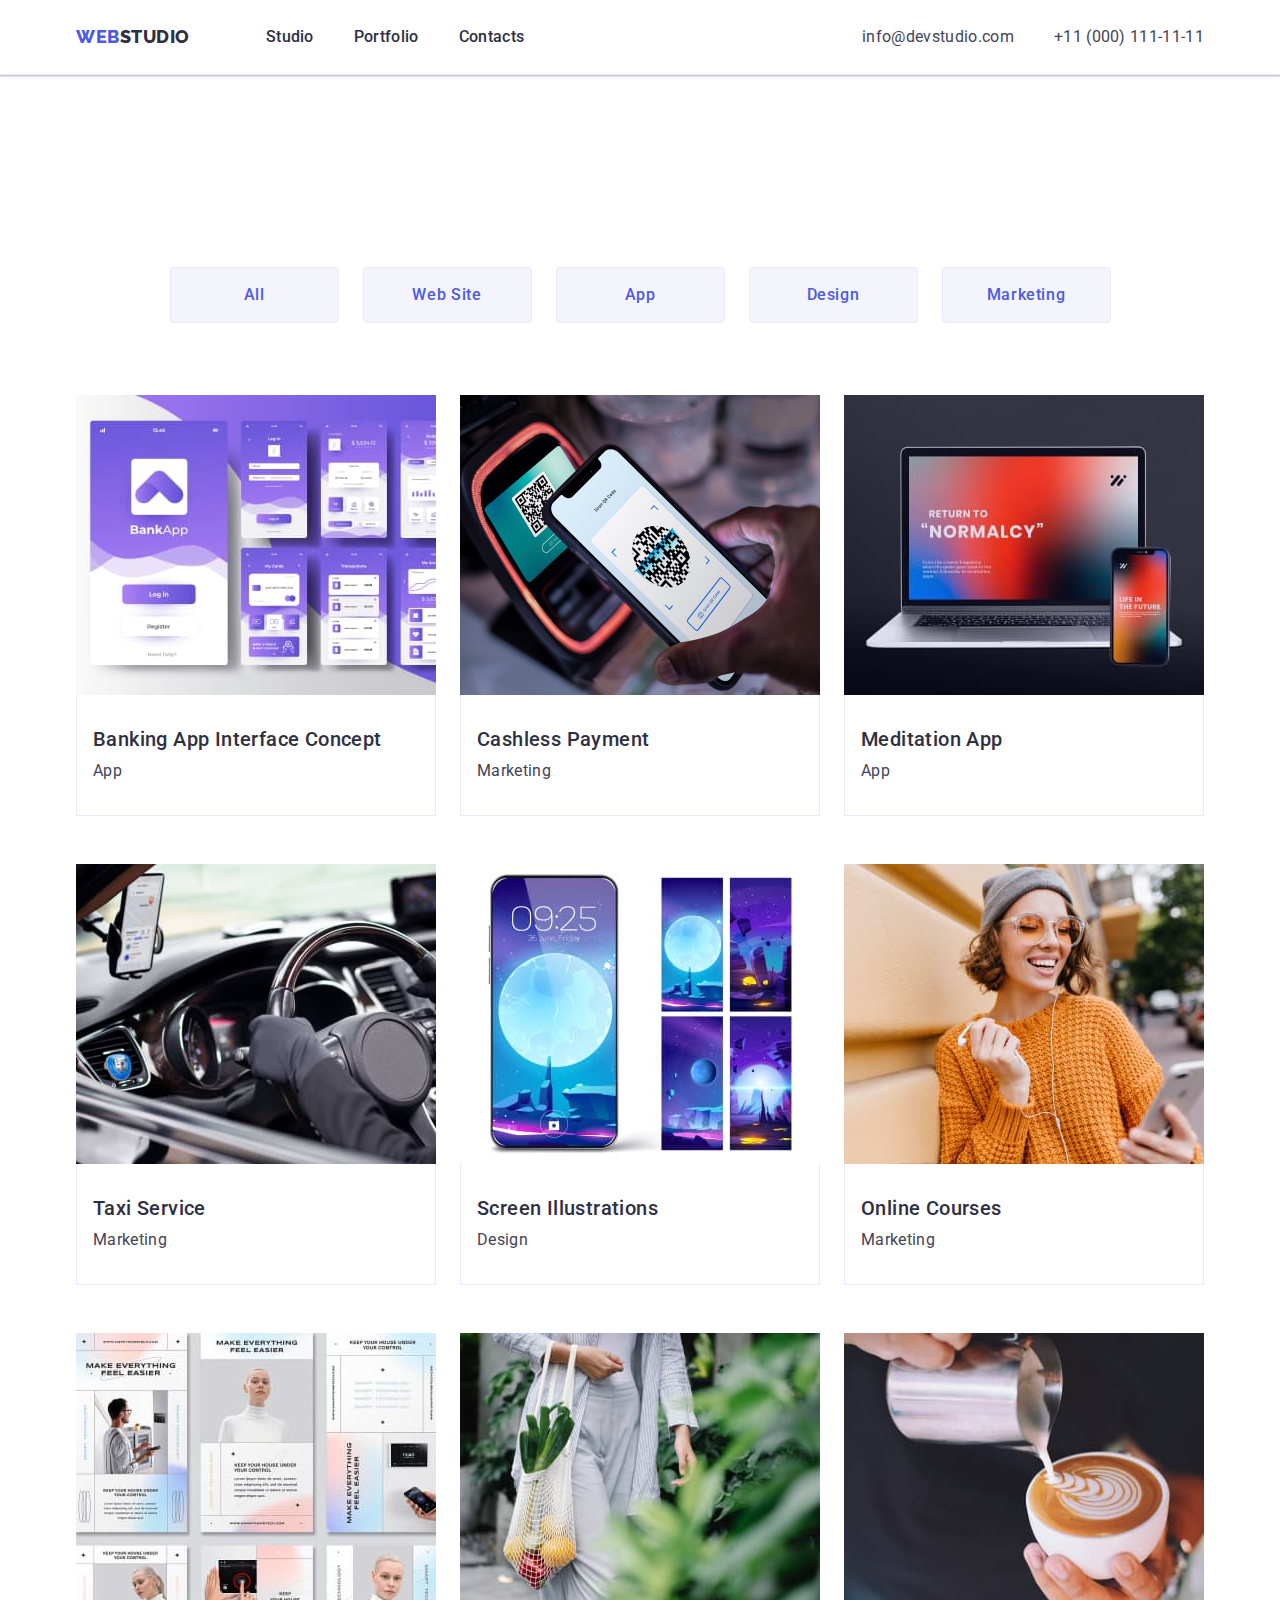
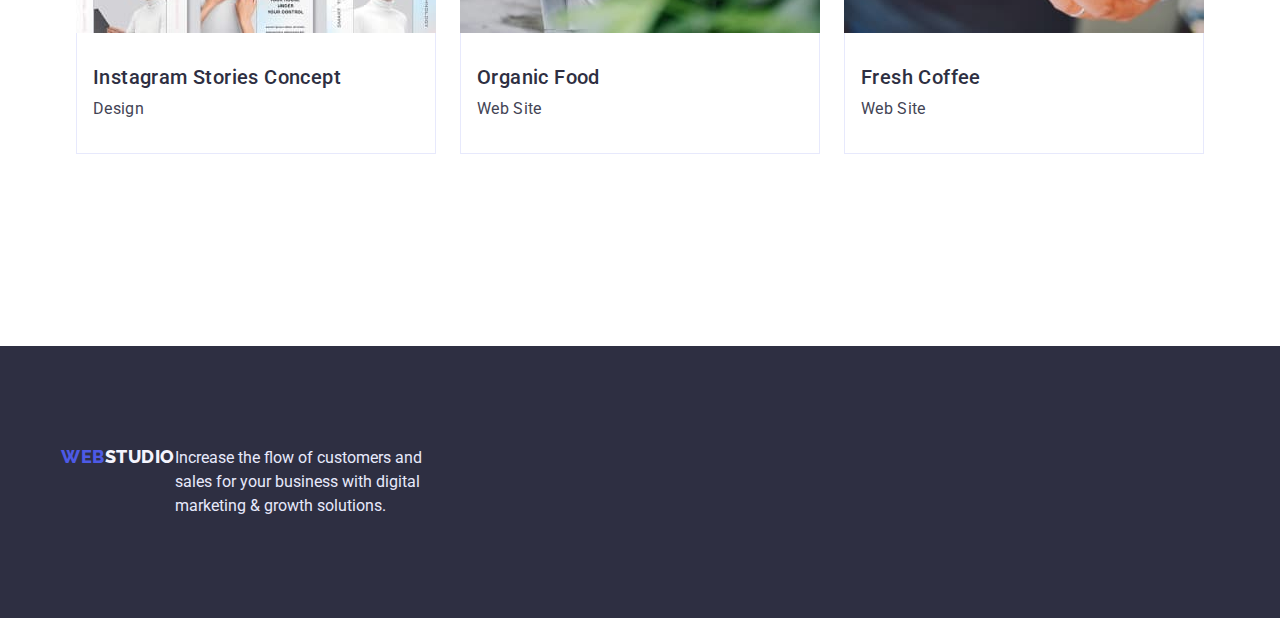
==== portfolio.html @ 7d119f57 "clone 4s homework" ====
<!DOCTYPE html>
<html lang="en">

<head>
    <meta charset="UTF-8">
    <meta http-equiv="X-UA-Compatible" content="IE=edge">
    <meta name="viewport" content="width=device-width, initial-scale=1.0">
    <title>Homework-03</title>
    <link rel="preconnect" href="https://fonts.googleapis.com">
    <link rel="preconnect" href="https://fonts.gstatic.com" crossorigin>
    <link href="https://fonts.googleapis.com/css2?family=Raleway:wght@800&family=Roboto:wght@400;500;700&display=swap"
        rel="stylesheet">
    <link rel="stylesheet"
        href="https://cdnjs.cloudflare.com/ajax/libs/modern-normalize/1.1.0/modern-normalize.min.css">
    <link rel="stylesheet" href="./css/styles.css">
</head>

<body>
    <header class="portfolio-header header-section">
        <div class="flex-block container">
            <nav class="nav-section">
                <a href="./index.html" class="logo-header link">Web<span class="accent-logo-heder">Studio</span></a>
                <ul class="list nav-list">
                    <li><a href="./index.html" class="link-header link">Studio</a></li>
                    <li><a href="./portfolio.html" class="link-header link">Portfolio</a></li>
                    <li><a href="" class="link-header link">Contacts</a></li>
                </ul>
            </nav>
            <address class="address">
                <ul class="list address-list">
                    <li><a href="mailto:info@devstudio.com" class="address-item link">info@devstudio.com</a></li>
                    <li> <a href="tel:+110001111111" class="address-item link">+11 (000) 111-11-11</a></li>
                </ul>
            </address>
        </div>
    </header>
    <main>
        <section class="section-portfolio">
            <div class="container">
                <h1 class="hidden-text">Portfolio page</h1>
                <ul class="list list-nav">
                    <li><button type="button" class="portfolio-nav-btm">All</button></li>
                    <li><button type="button" class="portfolio-nav-btm">Web Site</button></li>
                    <li><button type="button" class="portfolio-nav-btm">App</button></li>
                    <li><button type="button" class="portfolio-nav-btm">Design</button></li>
                    <li><button type="button" class="portfolio-nav-btm">Marketing</button></li>
                </ul>
                <ul class="list gallery-box-card">
                    <!-- 01 -->
                    <li class="gallery-item">
                        <a href="portfolio.html" class="link gallery-link"><img src="./images/banking-app.jpg"
                                alt="Banking App" width="360">
                            <div class="card-box-portfolio">
                                <h2 class="list-title">Banking App Interface Concept</h2>
                                <p class="section-description">App</p>
                            </div>
                        </a>
                    </li>
                    <!-- 02 -->
                    <li class="gallery-item">
                        <a href="portfolio.html" class="link gallery-link"><img src="./images/cashless-ayment.jpg"
                                alt="Cashless Payment" width="360">
                            <div class="card-box-portfolio">
                                <h2 class="list-title">Cashless Payment</h2>
                                <p class="section-description">Marketing</p>
                            </div>
                        </a>
                    </li>
                    <!-- 03 -->
                    <li class="gallery-item">
                        <a href="portfolio.html" class="link gallery-link"><img src="./images/meditaion-app.jpg"
                                alt="Meditaion App" width="360">
                            <div class="card-box-portfolio">
                                <h2 class="list-title">Meditation App</h2>
                                <p class="section-description">App</p>
                            </div>
                        </a>
                    </li>
                    <!-- 04 -->
                    <li class="gallery-item">
                        <a href="portfolio.html" class="link gallery-link"><img src="./images/taxi-service.jpg"
                                alt="Taxi Service" width="360">
                            <div class="card-box-portfolio">
                                <h2 class="list-title">Taxi Service</h2>
                                <p class="section-description">Marketing</p>
                            </div>
                        </a>
                    </li>
                    <!-- 05 -->
                    <li class="gallery-item">
                        <a href="portfolio.html" class="link gallery-link"><img src="./images/screen-illustrations.jpg"
                                alt="Screen Illustrations" width="360">
                            <div class="card-box-portfolio">
                                <h2 class="list-title">Screen Illustrations</h2>
                                <p class="section-description">Design</p>
                            </div>
                        </a>
                    </li>
                    <!-- 06 -->
                    <li class="gallery-item">
                        <a href="portfolio.html" class="link gallery-link"><img src="./images/online-courses.jpg"
                                alt="Online Courses" width="360">
                            <div class="card-box-portfolio">
                                <h2 class="list-title">Online Courses</h2>
                                <p class="section-description">Marketing</p>
                            </div>
                        </a>
                    </li>
                    <!-- 07 -->
                    <li class="gallery-item">
                        <a href="portfolio.html" class="link gallery-link"><img src="./images/instagram-stories.jpg"
                                alt=">Instagram Stories Concept" width="360">
                            <div class="card-box-portfolio">
                                <h2 class="list-title">Instagram Stories Concept</h2>
                                <p class="section-description">Design</p>
                            </div>
                        </a>
                    </li>
                    <!-- 08 -->
                    <li class="gallery-item">
                        <a href="portfolio.html" class="link gallery-link"><img src="./images/organic-food.jpg"
                                alt="Organic Food" width="360">
                            <div class="card-box-portfolio">
                                <h2 class="list-title">Organic Food</h2>
                                <p class="section-description">Web Site</p>
                            </div>
                        </a>
                    </li>
                    <!-- 09 -->
                    <li class="gallery-item">
                        <a href="portfolio.html" class="link gallery-link"><img src="./images/fresh-coffee.jpg"
                                alt="Fresh Coffee" width="360">
                            <div class="card-box-portfolio">
                                <h2 class="list-title">Fresh Coffee</h2>
                                <p class="section-description">Web Site</p>
                            </div>
                        </a>
                    </li>
                </ul>
            </div>
        </section>
        <!-- <section class="section-gallery">
            <div class="gallery-box container">

            </div>
        </section> -->
    </main>
    <footer class="footer-section">
        <div class="footer-box"><a href="./index.html" class="logo-footer link">Web<span
                    class="accent-logo-footer">Studio</span></a>
            <p class="footer-description">Increase the flow of customers and sales for your business with digital
                marketing
                & growth solutions.</p>
        </div>
    </footer>
</body>

</html>
---- css/styles.css ----
:root {
    --primary-text-color: #434455;
    /* --indent: 20px;
    --items: 5; */
}

body {
    font-family: 'Roboto', sans-serif;
    font-weight: 400;
    font-size: 16px;
    color: #434455;
    background-color: #ffffff;
}

.list {
    list-style: none;
}

.link {
    text-decoration: none;
}

.accent-logo-heder {
    color: #2e2f42;
}

.accent-logo-footer {
    color: #F4F4FD;
}

/*========= RESET======= */
.hidden-text {
    display: none;
    max-width: 496px;
}

body {
    margin: 0;
    padding: 0;
    /* display: flex;
    margin: 0 auto; */
}

ul {
    margin: 0;
    padding: 0;
}

h1,
h2,
h3,
h4 {
    margin: 0;
    padding: 0;
}

img {
    display: block;
    /* margin: 0 auto; */
}

p {
    margin: 0;
    padding: 0;
}

/* ========== RESET ========== */

.flex-block {
    display: flex;
}

/* ========= HEADER ========= */

.header-box {
    width: 1158px;
    margin: 0 auto;
    display: flex;
    padding: 25px 0;
}

.header-section {
    padding: 25px 0;
    border-bottom: 1px solid #e7e9fc;
    box-shadow: 0px 2px 1px rgba(46, 47, 66, 0.08), 0px 1px 1px rgba(46, 47, 66, 0.16), 0px 1px 6px rgba(46, 47, 66, 0.08);
}

.nav-section {
    display: flex;
    align-items: center;
}

.logo-header {
    margin-right: 76px;
    font-family: 'Raleway', sans-serif;
    font-weight: 800;
    font-size: 18px;
    line-height: 1.17;
    letter-spacing: 0.03em;
    text-transform: uppercase;
    color: #4D5AE5;
}

.nav-list {
    display: flex;
    gap: 40px;
}

.link-header {
    font-weight: 500;
    font-size: 16px;
    line-height: 1.5;
    letter-spacing: 0.02em;
    color: #2E2F42;
    padding: 24px 0;
}

.link-header:hover,
.link-header:focus {
    color: #404bbf
}

.address-list {
    display: flex;
    gap: 40px;
}

.address {
    margin-left: auto;
    font-style: normal;
    font-weight: 400;
    font-size: 16px;
    line-height: 1.5;
    letter-spacing: 0.02em;
    color: #434455;
}

.address-item {
    color: #434455;
    padding: 24px 0;
}

.address-item:hover,
.address-item:focus {
    color: #404bbf;
}

/* ========== HERO ========== */

.hero-section {
    background-color: #2E2F42;
    background-image: linear-gradient(rgba(46, 47, 66, 0.7), rgba(46, 47, 66, 0.7)), url(../images/bg-hero.jpg);
    background-repeat: no-repeat;
    background-position: center;
    background-size: cover;
    padding: 188px 0;
    max-width: 1440px;
    margin: 0 auto;
}

.hero-block {
    display: block;
    width: 496px;
    margin: 0 auto;
    text-align: center;
}

.hero-title {
    max-width: 496px;
    text-align: center;
    font-weight: 600;
    font-size: 56px;
    text-align: center;
    line-height: 1.07;
    letter-spacing: 0.02em;
    color: #FFFFFF;
    margin: 0 auto 48px;
}

.modal-button {
    display: block;
    font-family: "Roboto", sans-serif;
    font-weight: 500;
    line-height: 1.5;
    letter-spacing: 0.04em;
    cursor: pointer;
    font-size: 16px;
    color: #ffffff;
    background-color: #4D5AE5;
    border-radius: 4px;
    box-shadow: 0px 4px 4px rgba(0, 0, 0, 0.15);
    margin: 0 auto;
    min-width: 169px;
    height: 56px;
}

.modal-button:hover,
.modal-button:focus {
    background-color: #404BBF
}

/* ========== HERO ========== */

/* ========== POSSIBILITIES ========== */
.possibilities-section {
    margin: 0 auto;
    width: 1158px;
    padding: 120px 0;
}

.possibilities-list {
    display: flex;
    flex-basis: calc((100% - 3 * 24px) / 4);
    gap: 24px;
}

.bg-rectangle {
    display: flex;
    justify-content: center;
    align-items: center;
    width: 264px;
    height: 112px;
    background: #F4F4FD;
    border-radius: 4px;
    margin-bottom: 8px;
}

.possibilities-item {
    width: 264px;
}

.possibilities-item h3 {
    margin-bottom: 8px;
}

.list-title {
    font-weight: 500;
    font-size: 20px;
    line-height: 1.2;
    letter-spacing: 0.02em;
    color: #2E2F42;
    margin-bottom: 8px;
}

.section-description {
    line-height: 1.5;
    letter-spacing: 0.02em;
    color: var(--primary-text-color);
}

/* ===== SECTION BOTTOM ======= */
.we-are {
    display: flex;
    justify-content: center;
    gap: 24px;
}

.section-bottom-item {
    flex-basis: calc((100% - 48px) / 3);
}

.section-bottom.container {
    padding-bottom: 120px;
    margin: 0 auto;
    width: 1158px;
}

.section-bottom-item {
    background-color: #FFFFFF;
}

.section-bottom-description {
    font-weight: 500;
    line-height: 1.2;
    letter-spacing: 0.02em;
}

.section-title {
    text-align: center;
    text-transform: capitalize;
    font-weight: 700;
    font-size: 36px;
    line-height: 1.11;
    letter-spacing: 0.02em;
    color: #2E2F42;
    margin-bottom: 72px;
}

/* ===== TEAM SECTION ====== */
.team-section {
    background-color: #F4F4FD;
    padding: 120px 0;
}

.team-box {
    width: 1158px;
    margin: 0 auto;
}

.team-cards {
    display: flex;
    justify-content: space-between;
    flex-wrap: wrap;
    gap: 24px;
}

.card-box {
    padding: 32px 0;
    justify-content: center;
}

.team-list {
    background-color: #FFFFFF;
    text-align: center;
    box-shadow: 0px 1px 6px rgba(46, 47, 66, 0.08), 0px 1px 1px rgba(46, 47, 66, 0.16), 0px 2px 1px rgba(46, 47, 66, 0.08);
    border-radius: 0px 0px 4px 4px;
    flex-basis: calc((100% - 3 * 24px) / 4);
}

.list-description {
    font-size: 16px;
    line-height: 1.5;
    letter-spacing: 0.02em;
    margin-bottom: 8px;
}

.team-social {
    display: flex;
    justify-content: center;
    background-color: #4d5ae5;
    border-radius: 50%;
    align-items: center;
    width: 100%;
    height: 100%;
}

.team-social:hover,
.team-social:focus {
    background-color: #404bbf;
}

.team-social-icons {
    border-radius: 50%;
    width: 100%;
    height: 100%;
    fill: #f4f4fd;
}

.team-social-list {
    display: flex;
    justify-content: center;
    gap: 24px;
    margin: 0 auto;
}

.team-social-items {
    display: flex;
    justify-content: center;
    width: 40px;
    height: 40px
}

/* ======== CUSTOMERS ======= */
.customers-section {
    padding: 120px 0;
}

.customers-title {
    font-family: 'Roboto';
    font-style: normal;
    font-weight: 700;
    font-size: 36px;
    line-height: 1.1;
    text-align: center;
    letter-spacing: 0.02em;
    text-transform: capitalize;
    color: #2E2F42;
    margin-bottom: 72px;
}

.customers-list {
    display: flex;
    box-sizing: border-box;
    justify-content: center;
    align-items: center;
    gap: 24px;
}

.customers-item {
    display: flex;
    justify-content: center;
    align-items: center;
    width: calc((100% - 120px) / 6);
    height: 88px;
    border-radius: 4px;

}

.customers-logo {
    fill: #998e92;
    border-radius: 50%;
    fill: currentColor;
}

.customers-logo-link {
    display: flex;
    justify-content: center;
    align-items: center;
    border: 1px solid #8e8f99;
    border-radius: 4px;
    color: #8e8f99;
    width: 100%;
    height: 100%;
}

.customers-logo-link:hover,
.customers-logo-link:focus {
    border-color: #404bbf;
    color: #404bbf;
}

/* ========= FOOTER ========= */
.footer-section {

    background: #2E2F42;
    padding: 100px 0;
}

.footer-box {
    display: flex;
    align-items: baseline;
    margin: 0 auto;
    width: 1158px;
}

.footer-left-box {
    margin-right: 120px;
}

.footer-title-social {
    font-family: 'Roboto';
    font-style: normal;
    font-weight: 500;
    font-size: 16px;
    line-height: 1.5;
    letter-spacing: 0.02em;
    color: #FFFFFF;
    margin-bottom: 16px;
}

.footer-description {
    font-size: 16px;
    line-height: 1.5;
    color: #E7E9FC;
    width: 264px;
}

.logo-footer {
    display: inline-block;
    font-family: 'Raleway', sans-serif;
    font-weight: 800;
    text-transform: uppercase;
    font-size: 18px;
    line-height: 1.17;
    letter-spacing: 0.03em;
    color: #4d5ae5;
    margin-bottom: 16px;
}

.footer-social-list {
    display: flex;
    gap: 16px;
}

.footer-social-link {
    display: flex;
    justify-content: center;
    align-items: center;
    width: 100%;
    height: 100%;
    border-radius: 50%;
    background-color: #4d5ae5;
}

.footer-social-link:hover,
.footer-social-link:focus {
    background-color: #31d0aa;
}

.footer-social-icons {
    fill: #f4f4fd;
}

.footer-social-item {
    width: 40px;
    height: 40px;
}


/* ====== PORTFOLIO PAGE ===== */

.section-portfolio {
    padding: 96px 0 120px;
    margin: 0 auto;
}


.container {
    width: 1158px;
    margin: 0 auto;
    padding: 0 15px;

}

.portfolio-header {
    border-bottom: 1px solid #e7e9fc;
    margin-bottom: 96px;
    padding: 25px 0;
}

.portfolio-nav-btm {
    cursor: pointer;
    font-family: "Roboto", sans-serif;
    font-weight: 500;
    font-size: 16px;
    line-height: 1.5;
    letter-spacing: 0.04em;
    background-color: #F4F4FD;
    color: #4D5AE5;
    background: #F4F4FD;
    border: 1px solid #E7E9FC;
    border-radius: 4px;
    padding: 12px 24px;
    min-width: 169px;
    height: 56px;
}

.portfolio-nav-btm:hover,
.portfolio-nav-btm:focus {
    background-color: #404BBF;
    color: #FFFFFF;
    border: 1px solid transparent;
    box-shadow: 0px 3px 1px rgba(0, 0, 0, 0.1), 0px 2px 1px rgba(0, 0, 0, 0.08), 0px 2px 2px rgba(0, 0, 0, 0.12);
}

.list-nav {
    display: flex;
    justify-content: center;
    margin-bottom: 72px;

}

.list-nav li:not(:last-child) {
    margin-right: 24px;
}

button {
    display: block;
    border: none;
    min-width: 169px;
    height: 56px
}

/* ===== GALLERY ======== */
.gallery-link {
    display: block;
}

.gallery-link:hover,
.gallery-link:focus {
    box-shadow: 0px 1px 6px rgba(46, 47, 66, 0.08), 0px 1px 1px rgba(46, 47, 66, 0.16), 0px 2px 1px rgba(46, 47, 66, 0.08);
}

.section-gallery {
    padding: 120px 0;
}

.gallery-box {
    margin: 0 auto;
    width: 1158px;
}

.gallery-box-card {
    display: flex;
    flex-wrap: wrap;
    justify-content: space-between;
    column-gap: 24px;
    row-gap: 48px;
    margin: 0 auto;
    margin-bottom: 72px;

}

.gallery-item {
    width: calc((100% - 48px) / 3);
}

.card-box-portfolio {
    padding: 32px 16px;
    border: 1px solid #E7E9FC;
    border-top: none;
}

.card-box-portfolio h2 {
    margin-bottom: 8px;
}
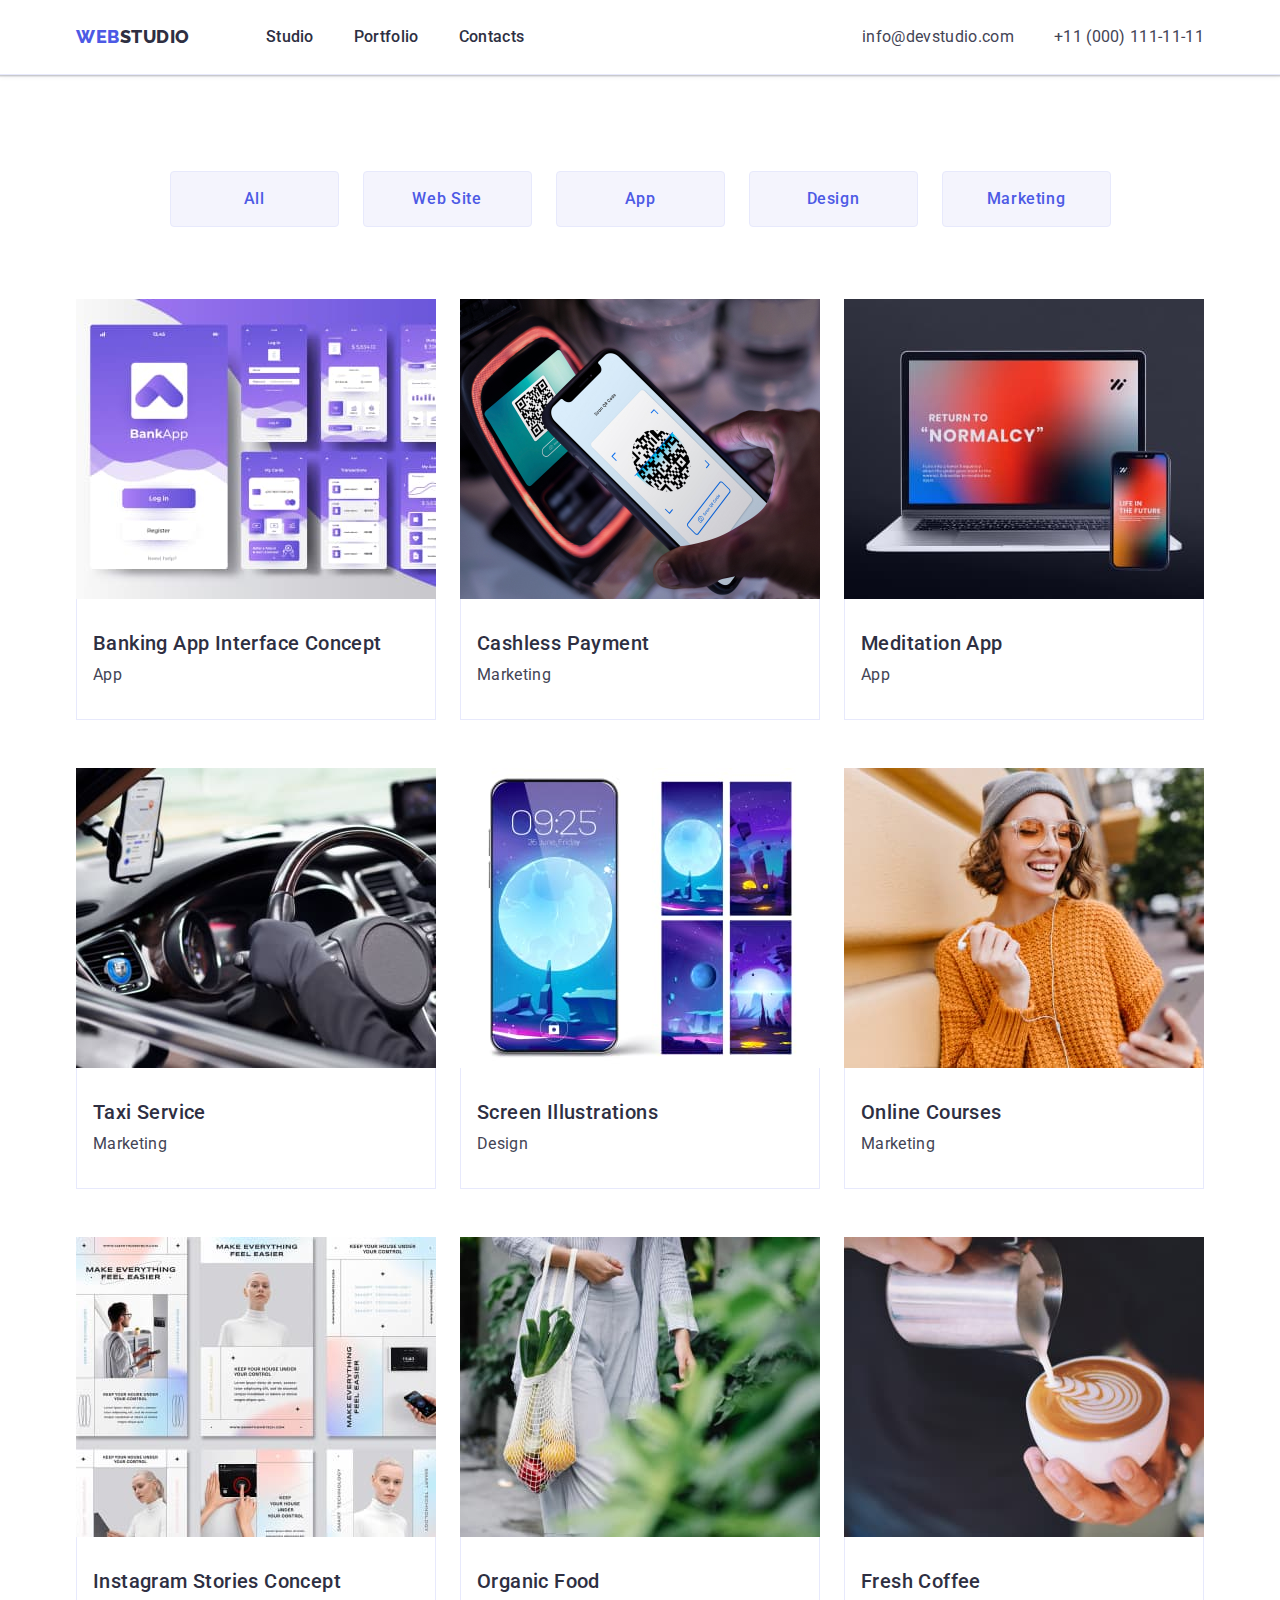
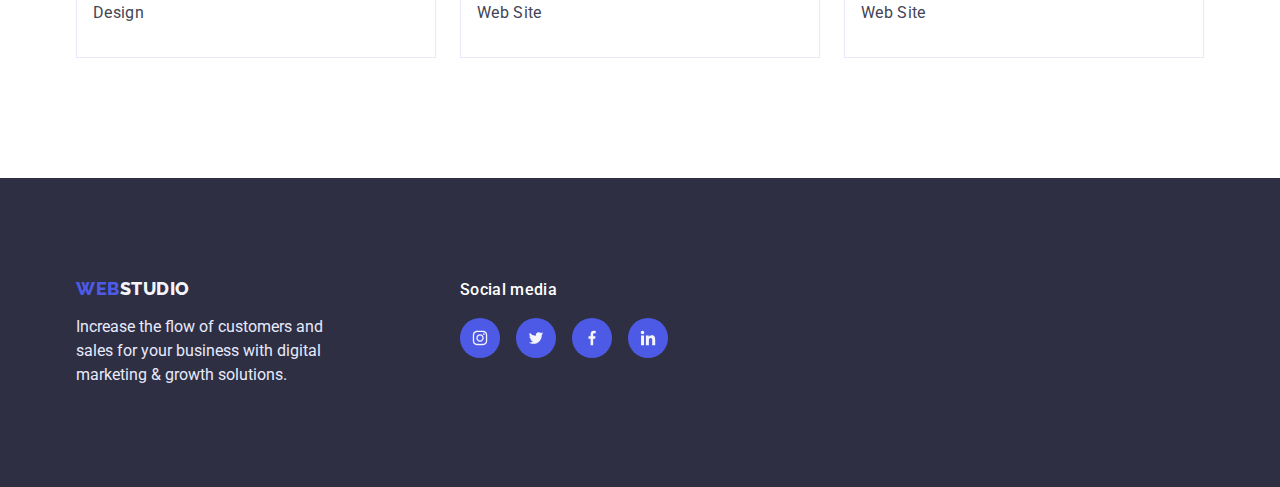
==== commit eaca7372: "befor starting home work-05" ====
--- a/portfolio.html
+++ b/portfolio.html
@@ -5,7 +5,7 @@
     <meta charset="UTF-8">
     <meta http-equiv="X-UA-Compatible" content="IE=edge">
     <meta name="viewport" content="width=device-width, initial-scale=1.0">
-    <title>Homework-03</title>
+    <title>05-HW</title>
     <link rel="preconnect" href="https://fonts.googleapis.com">
     <link rel="preconnect" href="https://fonts.gstatic.com" crossorigin>
     <link href="https://fonts.googleapis.com/css2?family=Raleway:wght@800&family=Roboto:wght@400;500;700&display=swap"
@@ -13,146 +13,185 @@
     <link rel="stylesheet"
         href="https://cdnjs.cloudflare.com/ajax/libs/modern-normalize/1.1.0/modern-normalize.min.css">
     <link rel="stylesheet" href="./css/styles.css">
+    <link rel="icon" href="./images/favicon.svg">
 </head>
 
 <body>
-    <header class="portfolio-header header-section">
-        <div class="flex-block container">
-            <nav class="nav-section">
-                <a href="./index.html" class="logo-header link">Web<span class="accent-logo-heder">Studio</span></a>
-                <ul class="list nav-list">
-                    <li><a href="./index.html" class="link-header link">Studio</a></li>
-                    <li><a href="./portfolio.html" class="link-header link">Portfolio</a></li>
-                    <li><a href="" class="link-header link">Contacts</a></li>
-                </ul>
-            </nav>
-            <address class="address">
-                <ul class="list address-list">
-                    <li><a href="mailto:info@devstudio.com" class="address-item link">info@devstudio.com</a></li>
-                    <li> <a href="tel:+110001111111" class="address-item link">+11 (000) 111-11-11</a></li>
-                </ul>
-            </address>
-        </div>
-    </header>
-    <main>
-        <section class="section-portfolio">
-            <div class="container">
-                <h1 class="hidden-text">Portfolio page</h1>
-                <ul class="list list-nav">
-                    <li><button type="button" class="portfolio-nav-btm">All</button></li>
-                    <li><button type="button" class="portfolio-nav-btm">Web Site</button></li>
-                    <li><button type="button" class="portfolio-nav-btm">App</button></li>
-                    <li><button type="button" class="portfolio-nav-btm">Design</button></li>
-                    <li><button type="button" class="portfolio-nav-btm">Marketing</button></li>
-                </ul>
-                <ul class="list gallery-box-card">
-                    <!-- 01 -->
-                    <li class="gallery-item">
-                        <a href="portfolio.html" class="link gallery-link"><img src="./images/banking-app.jpg"
-                                alt="Banking App" width="360">
-                            <div class="card-box-portfolio">
-                                <h2 class="list-title">Banking App Interface Concept</h2>
-                                <p class="section-description">App</p>
-                            </div>
-                        </a>
-                    </li>
-                    <!-- 02 -->
-                    <li class="gallery-item">
-                        <a href="portfolio.html" class="link gallery-link"><img src="./images/cashless-ayment.jpg"
-                                alt="Cashless Payment" width="360">
-                            <div class="card-box-portfolio">
-                                <h2 class="list-title">Cashless Payment</h2>
-                                <p class="section-description">Marketing</p>
-                            </div>
-                        </a>
-                    </li>
-                    <!-- 03 -->
-                    <li class="gallery-item">
-                        <a href="portfolio.html" class="link gallery-link"><img src="./images/meditaion-app.jpg"
-                                alt="Meditaion App" width="360">
-                            <div class="card-box-portfolio">
-                                <h2 class="list-title">Meditation App</h2>
-                                <p class="section-description">App</p>
-                            </div>
-                        </a>
-                    </li>
-                    <!-- 04 -->
-                    <li class="gallery-item">
-                        <a href="portfolio.html" class="link gallery-link"><img src="./images/taxi-service.jpg"
-                                alt="Taxi Service" width="360">
-                            <div class="card-box-portfolio">
-                                <h2 class="list-title">Taxi Service</h2>
-                                <p class="section-description">Marketing</p>
-                            </div>
-                        </a>
-                    </li>
-                    <!-- 05 -->
-                    <li class="gallery-item">
-                        <a href="portfolio.html" class="link gallery-link"><img src="./images/screen-illustrations.jpg"
-                                alt="Screen Illustrations" width="360">
-                            <div class="card-box-portfolio">
-                                <h2 class="list-title">Screen Illustrations</h2>
-                                <p class="section-description">Design</p>
-                            </div>
-                        </a>
-                    </li>
-                    <!-- 06 -->
-                    <li class="gallery-item">
-                        <a href="portfolio.html" class="link gallery-link"><img src="./images/online-courses.jpg"
-                                alt="Online Courses" width="360">
-                            <div class="card-box-portfolio">
-                                <h2 class="list-title">Online Courses</h2>
-                                <p class="section-description">Marketing</p>
-                            </div>
-                        </a>
-                    </li>
-                    <!-- 07 -->
-                    <li class="gallery-item">
-                        <a href="portfolio.html" class="link gallery-link"><img src="./images/instagram-stories.jpg"
-                                alt=">Instagram Stories Concept" width="360">
-                            <div class="card-box-portfolio">
-                                <h2 class="list-title">Instagram Stories Concept</h2>
-                                <p class="section-description">Design</p>
-                            </div>
-                        </a>
-                    </li>
-                    <!-- 08 -->
-                    <li class="gallery-item">
-                        <a href="portfolio.html" class="link gallery-link"><img src="./images/organic-food.jpg"
-                                alt="Organic Food" width="360">
-                            <div class="card-box-portfolio">
-                                <h2 class="list-title">Organic Food</h2>
-                                <p class="section-description">Web Site</p>
-                            </div>
-                        </a>
-                    </li>
-                    <!-- 09 -->
-                    <li class="gallery-item">
-                        <a href="portfolio.html" class="link gallery-link"><img src="./images/fresh-coffee.jpg"
-                                alt="Fresh Coffee" width="360">
-                            <div class="card-box-portfolio">
-                                <h2 class="list-title">Fresh Coffee</h2>
-                                <p class="section-description">Web Site</p>
-                            </div>
-                        </a>
-                    </li>
-                </ul>
+    <div>
+        <!-- HEADER -->
+        <header class="portfolio-header header-section">
+            <div class="flex-block container">
+                <nav class="nav-section">
+                    <a href="./index.html" class="logo-header link">Web<span class="accent-logo-heder">Studio</span></a>
+                    <ul class="list nav-list">
+                        <li><a href="./index.html" class="link-header link">Studio</a></li>
+                        <li><a href="./portfolio.html" class="link-header link">Portfolio</a></li>
+                        <li><a href="" class="link-header link">Contacts</a></li>
+                    </ul>
+                </nav>
+                <address class="address">
+                    <ul class="list address-list">
+                        <li><a href="mailto:info@devstudio.com" class="address-item link">info@devstudio.com</a></li>
+                        <li> <a href="tel:+110001111111" class="address-item link">+11 (000) 111-11-11</a></li>
+                    </ul>
+                </address>
             </div>
-        </section>
-        <!-- <section class="section-gallery">
-            <div class="gallery-box container">
-
+        </header>
+        <!-- MAIN -->
+        <main>
+            <section class="section-portfolio">
+                <div class="container">
+                    <h1 class="hidden-text">Portfolio page</h1>
+                    <!-- NAV-MENU -->
+                    <ul class="list list-nav">
+                        <li><button type="button" class="portfolio-nav-btm">All</button></li>
+                        <li><button type="button" class="portfolio-nav-btm">Web Site</button></li>
+                        <li><button type="button" class="portfolio-nav-btm">App</button></li>
+                        <li><button type="button" class="portfolio-nav-btm">Design</button></li>
+                        <li><button type="button" class="portfolio-nav-btm">Marketing</button></li>
+                    </ul>
+                    <!-- GALLERY-LIST -->
+                    <ul class="list gallery-box-card">
+                        <!-- 01 -->
+                        <li class="gallery-item">
+                            <a href="portfolio.html" class="link gallery-link"><img src="./images/banking-app.jpg"
+                                    alt="Banking App" width="360">
+                                <div class="card-box-portfolio">
+                                    <h2 class="list-title">Banking App Interface Concept</h2>
+                                    <p class="section-description">App</p>
+                                </div>
+                            </a>
+                        </li>
+                        <!-- 02 -->
+                        <li class="gallery-item">
+                            <a href="portfolio.html" class="link gallery-link"><img src="./images/cashless-ayment.jpg"
+                                    alt="Cashless Payment" width="360">
+                                <div class="card-box-portfolio">
+                                    <h2 class="list-title">Cashless Payment</h2>
+                                    <p class="section-description">Marketing</p>
+                                </div>
+                            </a>
+                        </li>
+                        <!-- 03 -->
+                        <li class="gallery-item">
+                            <a href="portfolio.html" class="link gallery-link"><img src="./images/meditaion-app.jpg"
+                                    alt="Meditaion App" width="360">
+                                <div class="card-box-portfolio">
+                                    <h2 class="list-title">Meditation App</h2>
+                                    <p class="section-description">App</p>
+                                </div>
+                            </a>
+                        </li>
+                        <!-- 04 -->
+                        <li class="gallery-item">
+                            <a href="portfolio.html" class="link gallery-link"><img src="./images/taxi-service.jpg"
+                                    alt="Taxi Service" width="360">
+                                <div class="card-box-portfolio">
+                                    <h2 class="list-title">Taxi Service</h2>
+                                    <p class="section-description">Marketing</p>
+                                </div>
+                            </a>
+                        </li>
+                        <!-- 05 -->
+                        <li class="gallery-item">
+                            <a href="portfolio.html" class="link gallery-link"><img
+                                    src="./images/screen-illustrations.jpg" alt="Screen Illustrations" width="360">
+                                <div class="card-box-portfolio">
+                                    <h2 class="list-title">Screen Illustrations</h2>
+                                    <p class="section-description">Design</p>
+                                </div>
+                            </a>
+                        </li>
+                        <!-- 06 -->
+                        <li class="gallery-item">
+                            <a href="portfolio.html" class="link gallery-link"><img src="./images/online-courses.jpg"
+                                    alt="Online Courses" width="360">
+                                <div class="card-box-portfolio">
+                                    <h2 class="list-title">Online Courses</h2>
+                                    <p class="section-description">Marketing</p>
+                                </div>
+                            </a>
+                        </li>
+                        <!-- 07 -->
+                        <li class="gallery-item">
+                            <a href="portfolio.html" class="link gallery-link"><img src="./images/instagram-stories.jpg"
+                                    alt=">Instagram Stories Concept" width="360">
+                                <div class="card-box-portfolio">
+                                    <h2 class="list-title">Instagram Stories Concept</h2>
+                                    <p class="section-description">Design</p>
+                                </div>
+                            </a>
+                        </li>
+                        <!-- 08 -->
+                        <li class="gallery-item">
+                            <a href="portfolio.html" class="link gallery-link"><img src="./images/organic-food.jpg"
+                                    alt="Organic Food" width="360">
+                                <div class="card-box-portfolio">
+                                    <h2 class="list-title">Organic Food</h2>
+                                    <p class="section-description">Web Site</p>
+                                </div>
+                            </a>
+                        </li>
+                        <!-- 09 -->
+                        <li class="gallery-item">
+                            <a href="portfolio.html" class="link gallery-link"><img src="./images/fresh-coffee.jpg"
+                                    alt="Fresh Coffee" width="360">
+                                <div class="card-box-portfolio">
+                                    <h2 class="list-title">Fresh Coffee</h2>
+                                    <p class="section-description">Web Site</p>
+                                </div>
+                            </a>
+                        </li>
+                    </ul>
+                </div>
+            </section>
+        </main>
+        <!-- FOOTER -->
+        <footer class="footer-section">
+            <div class="footer-box container">
+                <div class="footer-left-box"><a href="./index.html" class="logo-footer link">Web<span
+                            class="accent-logo-footer">Studio</span></a>
+                    <p class="footer-description">Increase the flow of customers and sales for your business with
+                        digital
+                        marketing
+                        & growth solutions.</p>
+                </div>
+                <div>
+                    <p class="footer-title-social">Social media</p>
+                    <ul class="list footer-social-list">
+                        <li class="footer-social-item">
+                            <a href="" class="footer-social-link">
+                                <svg class="footer-social-icons" width="24" height="24">
+                                    <use href="./images/icons.svg#instagram-footer"></use>
+                                </svg>
+                            </a>
+                        </li>
+                        <li class="footer-social-item"><a href="" class="footer-social-link">
+                                <svg class="footer-social-icons" width="24" height="24">
+                                    <use href="./images/icons.svg#twitter-footer"></use>
+                                </svg>
+                            </a>
+                        </li>
+                        <li class="footer-social-item">
+                            <a href="" class="footer-social-link">
+                                <svg class="footer-social-icons" width="24" height="24">
+                                    <use href="./images/icons.svg#facebook-footer"></use>
+                                </svg>
+                            </a>
+                        </li>
+                        <li class="footer-social-item">
+                            <a href="" class="footer-social-link">
+                                <svg class="footer-social-icons" width="24" height="24">
+                                    <use href="./images/icons.svg#linkedin-footer"></use>
+                                </svg>
+                            </a>
+                        </li>
+                    </ul>
+                </div>
             </div>
-        </section> -->
-    </main>
-    <footer class="footer-section">
-        <div class="footer-box"><a href="./index.html" class="logo-footer link">Web<span
-                    class="accent-logo-footer">Studio</span></a>
-            <p class="footer-description">Increase the flow of customers and sales for your business with digital
-                marketing
-                & growth solutions.</p>
-        </div>
-    </footer>
+        </footer>
+    </div>
+    <script src="./js/modal.js"></script>
 </body>
 
 </html>--- a/css/styles.css
+++ b/css/styles.css
@@ -514,7 +514,6 @@
 
 .portfolio-header {
     border-bottom: 1px solid #e7e9fc;
-    margin-bottom: 96px;
     padding: 25px 0;
 }
 
@@ -587,7 +586,7 @@
     column-gap: 24px;
     row-gap: 48px;
     margin: 0 auto;
-    margin-bottom: 72px;
+
 
 }
 
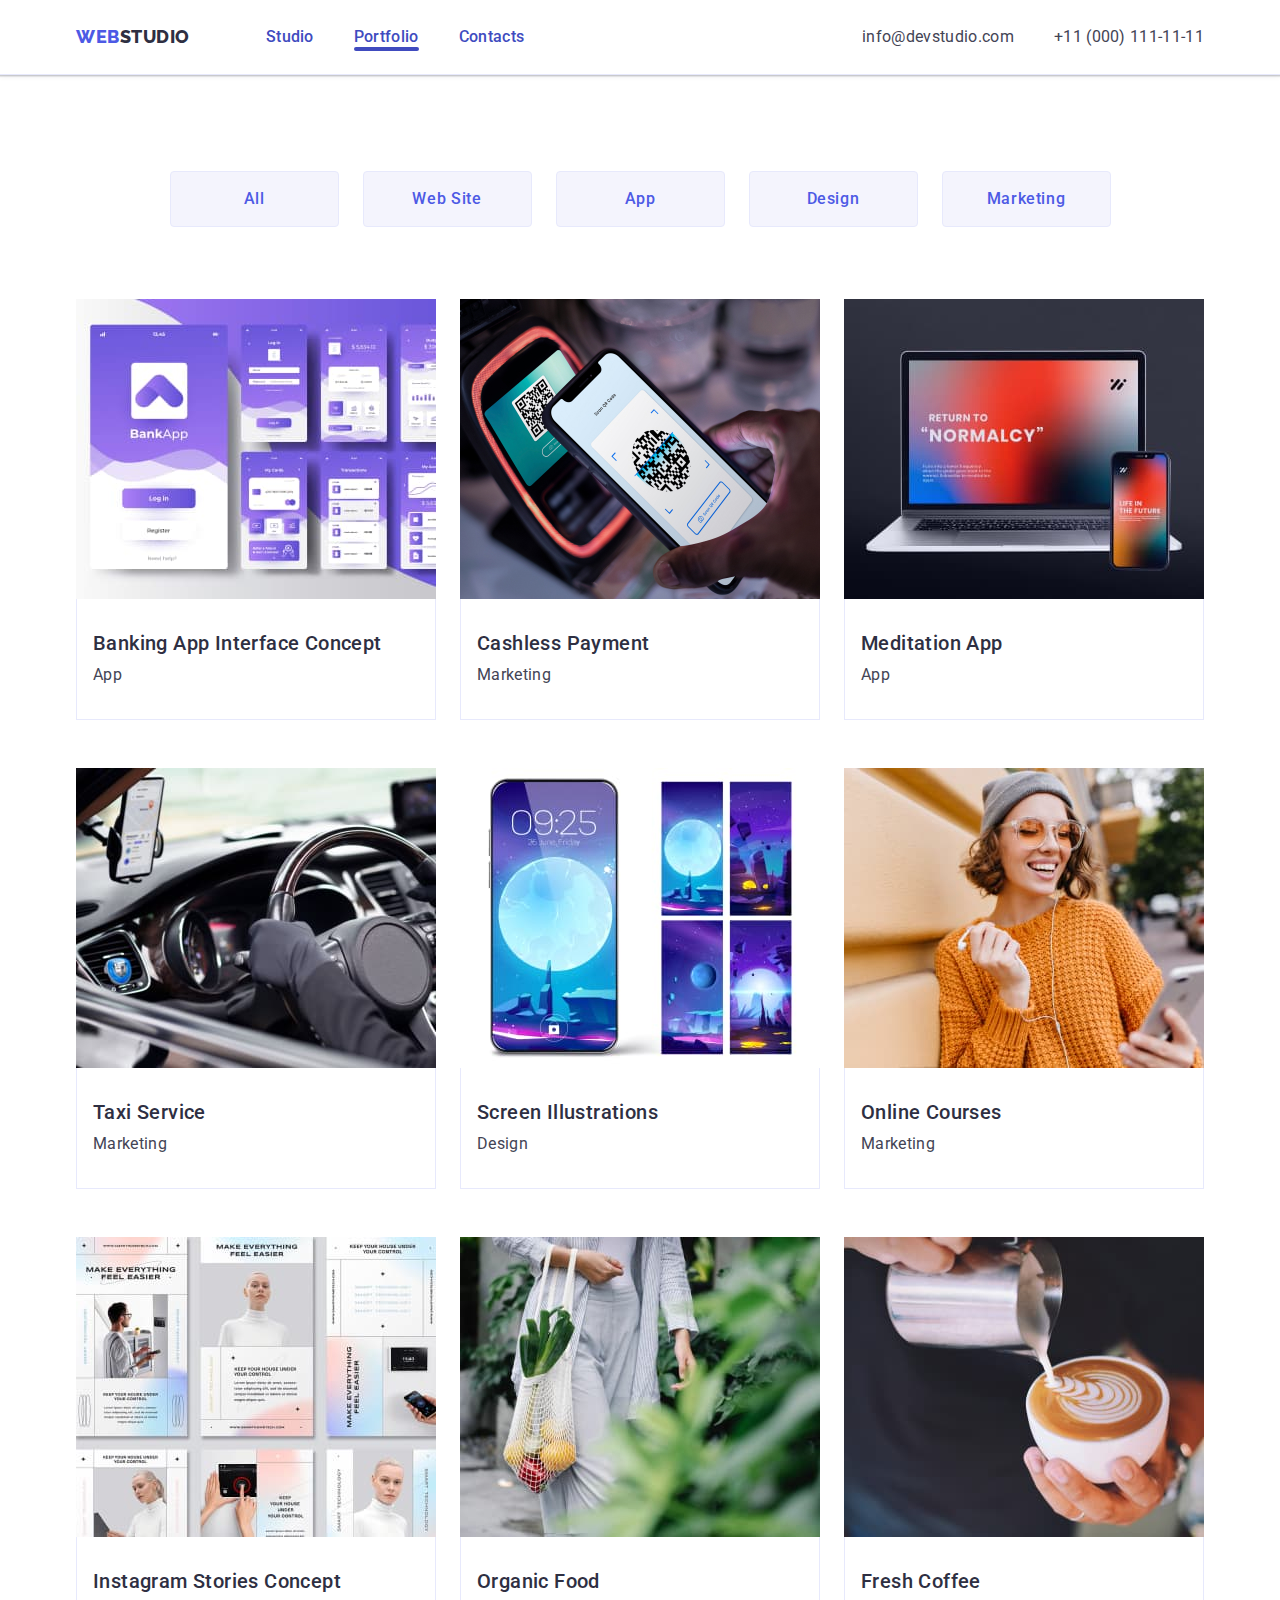
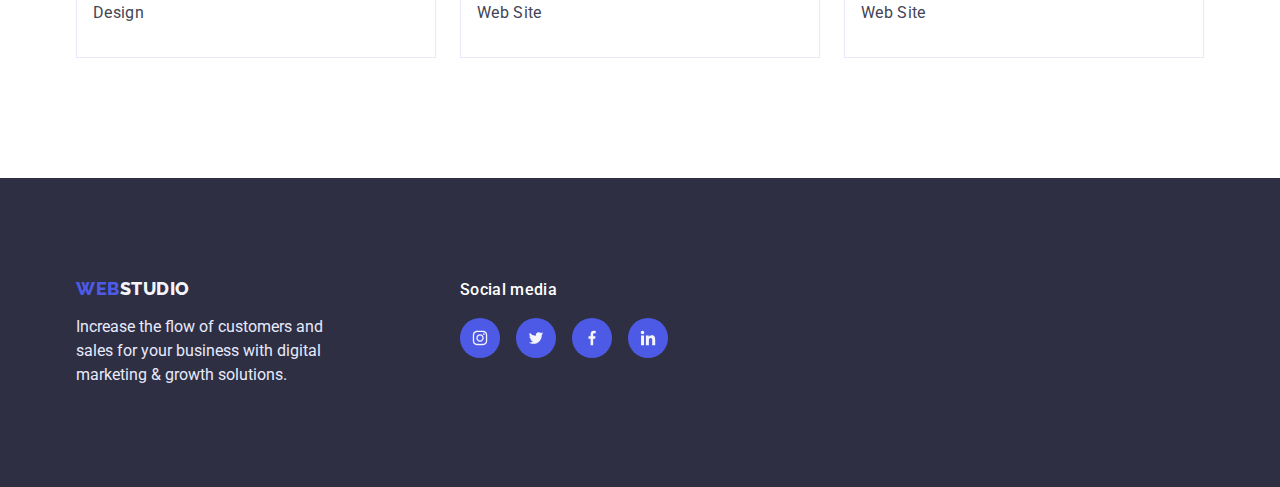
==== commit 2d26badd: "ferst bugs fix" ====
--- a/portfolio.html
+++ b/portfolio.html
@@ -24,9 +24,10 @@
                 <nav class="nav-section">
                     <a href="./index.html" class="logo-header link">Web<span class="accent-logo-heder">Studio</span></a>
                     <ul class="list nav-list">
-                        <li><a href="./index.html" class="link-header link">Studio</a></li>
-                        <li><a href="./portfolio.html" class="link-header link">Portfolio</a></li>
-                        <li><a href="" class="link-header link">Contacts</a></li>
+                        <li class="list-item"><a href="./index.html" class="link-header link">Studio</a></li>
+                        <li class="list-item"><a href="./portfolio.html" class="active link-header link">Portfolio</a>
+                        </li>
+                        <li class="list-item"><a href="" class="link-header link">Contacts</a></li>
                     </ul>
                 </nav>
                 <address class="address">
--- a/css/styles.css
+++ b/css/styles.css
@@ -107,12 +107,40 @@
 }
 
 .link-header {
+    position: relative;
     font-weight: 500;
     font-size: 16px;
     line-height: 1.5;
     letter-spacing: 0.02em;
-    color: #2E2F42;
+    color: #404bbf;
     padding: 24px 0;
+}
+
+.link-header::after {
+    content: '';
+    position: absolute;
+    left: 0;
+    bottom: -1px;
+    display: block;
+    width: 100%;
+    height: 4px;
+    left: 0px;
+    top: 44px;
+    border-radius: 2px;
+}
+
+.list-item {
+    position: relative;
+}
+
+.active {
+    color: #404BBF;
+    transition: color 250ms cubic-bezier(0.4, 0, 0.2, 1);
+}
+
+.active::after {
+    background-color: #404BBF;
+
 }
 
 .link-header:hover,
@@ -138,6 +166,7 @@
 .address-item {
     color: #434455;
     padding: 24px 0;
+    transition: color 250ms cubic-bezier(0.4, 0, 0.2, 1);
 }
 
 .address-item:hover,
@@ -192,6 +221,8 @@
     margin: 0 auto;
     min-width: 169px;
     height: 56px;
+    transition: background-color 250ms cubic-bezier(0.4, 0, 0.2, 1);
+    border: none;
 }
 
 .modal-button:hover,
@@ -332,6 +363,7 @@
     align-items: center;
     width: 100%;
     height: 100%;
+    transition: background-color 250ms cubic-bezier(0.4, 0, 0.2, 1);
 }
 
 .team-social:hover,
@@ -411,6 +443,9 @@
     color: #8e8f99;
     width: 100%;
     height: 100%;
+    transition: border-color 250ms cubic-bezier(0.4, 0, 0.2, 1),
+        color 250ms cubic-bezier(0.4, 0, 0.2, 1);
+    ;
 }
 
 .customers-logo-link:hover,
@@ -480,6 +515,7 @@
     height: 100%;
     border-radius: 50%;
     background-color: #4d5ae5;
+    transition: background-color 250ms cubic-bezier(0.4, 0, 0.2, 1);
 }
 
 .footer-social-link:hover,
@@ -496,6 +532,68 @@
     height: 40px;
 }
 
+/* ====== MODAL ===== */
+.modal-contaner {
+    position: fixed;
+    top: 0;
+    left: 0;
+    width: 100%;
+    height: 100%;
+    background-color: rgba(46, 47, 66, 0.4);
+    transition: opacity 250ms cubic-bezier(0.4, 0, 0.2, 1),
+        visibility 250ms cubic-bezier(0.4, 0, 0.2, 1);
+}
+
+.is-hidden {
+    opacity: 0;
+    visibility: hidden;
+    pointer-events: none;
+
+}
+
+.modal-window {
+    position: absolute;
+    top: 50%;
+    left: 50%;
+    transform: translate(-50%, -50%) scale(1);
+    width: 408px;
+    min-height: 576px;
+    background: #fcfcfc;
+    box-shadow: 0px 1px 1px rgba(0, 0, 0, 0.14), 0px 1px 3px rgba(0, 0, 0, 0.12), 0px 2px 1px rgba(0, 0, 0, 0.2);
+    border-radius: 4px;
+    transition: transform 250ms cubic-bezier(0.4, 0, 0.2, 1);
+
+}
+
+.btn-close {
+    position: absolute;
+    top: 24px;
+    right: 24px;
+    width: 24px;
+    height: 24px;
+    border-radius: 50%;
+    display: flex;
+    align-items: center;
+    justify-content: center;
+    background-color: #e7e9fc;
+    border: 1px solid rgba(0, 0, 0, 0.1);
+    padding: 0;
+    cursor: pointer;
+    transition: background-color 250ms cubic-bezier(0.4, 0, 0.2, 1), border 250ms cubic-bezier(0.4, 0, 0.2, 1);
+
+}
+
+.btn-close:hover,
+.btn-close:focus {
+    background-color: #404bbf;
+    border: none;
+    fill: #ffffff;
+}
+
+.icon-close {
+    transition: fill 250ms cubic-bezier(0.4, 0, 0.2, 1);
+
+}
 
 /* ====== PORTFOLIO PAGE ===== */
 
@@ -553,12 +651,12 @@
     margin-right: 24px;
 }
 
-button {
+/* .button {
     display: block;
     border: none;
     min-width: 169px;
-    height: 56px
-}
+    height: 56px;
+} */
 
 /* ===== GALLERY ======== */
 .gallery-link {
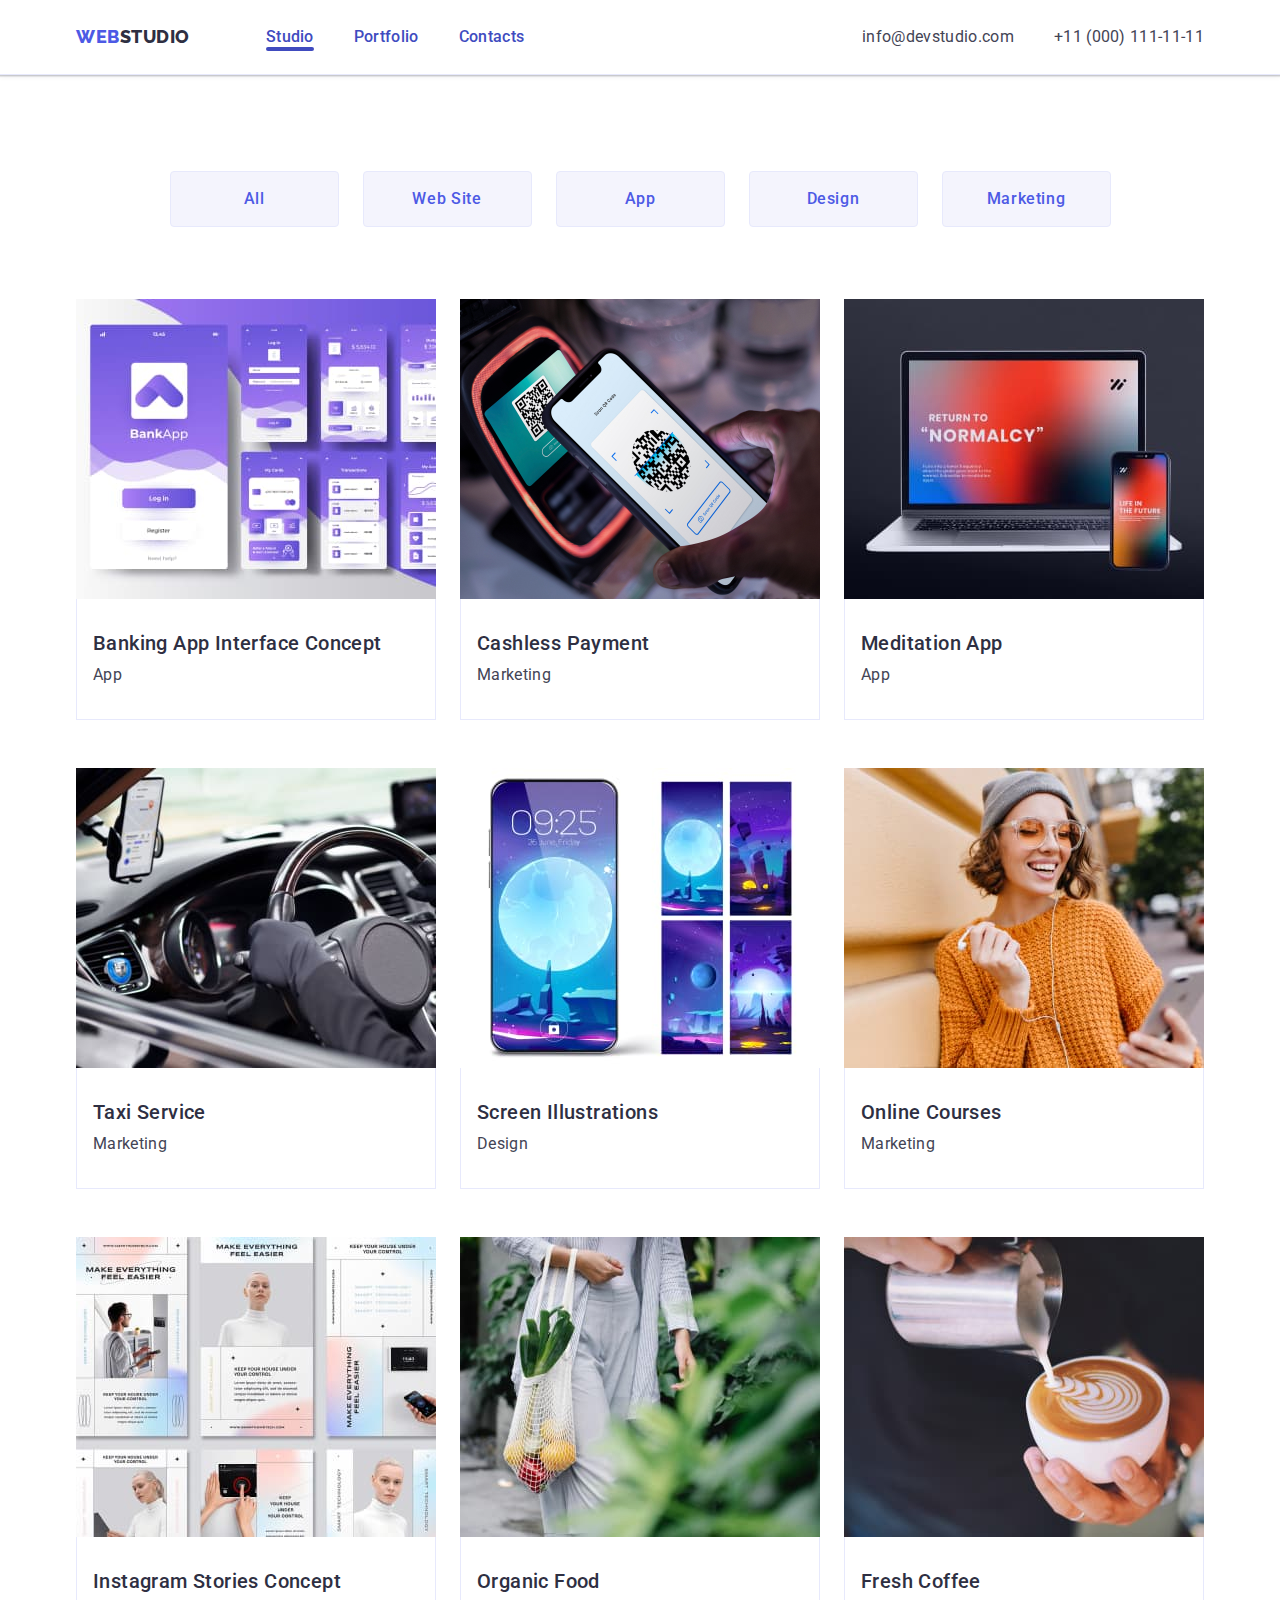
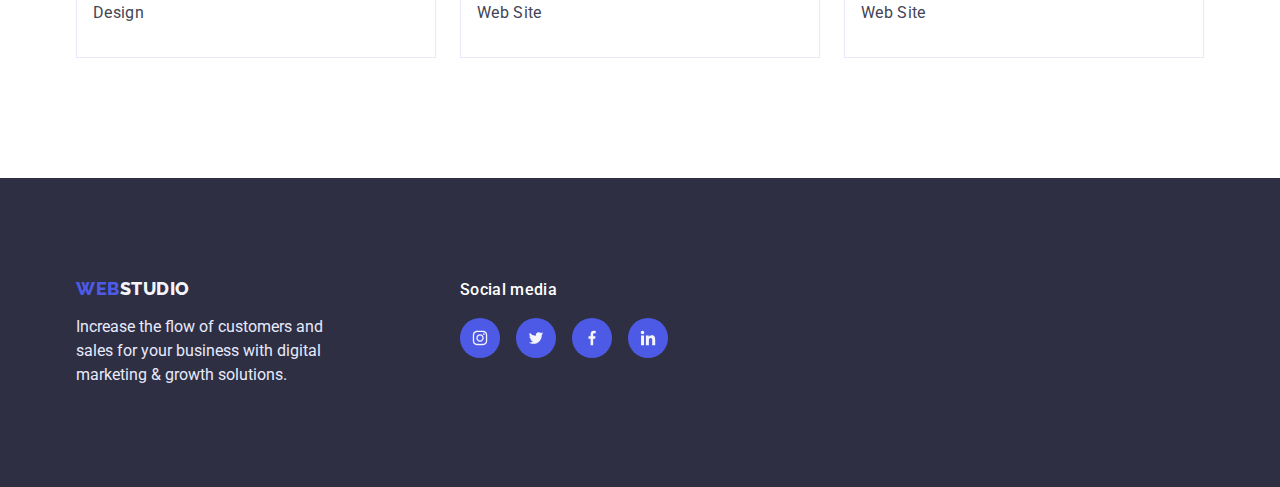
==== commit 63b5ea5a: "fix 04" ====
--- a/portfolio.html
+++ b/portfolio.html
@@ -19,14 +19,36 @@
 <body>
     <div>
         <!-- HEADER -->
-        <header class="portfolio-header header-section">
+
+
+        <!-- <header class="portfolio-header header-section">
             <div class="flex-block container">
                 <nav class="nav-section">
                     <a href="./index.html" class="logo-header link">Web<span class="accent-logo-heder">Studio</span></a>
                     <ul class="list nav-list">
                         <li class="list-item"><a href="./index.html" class="link-header link">Studio</a></li>
-                        <li class="list-item"><a href="./portfolio.html" class="active link-header link">Portfolio</a>
-                        </li>
+                        <li class="list-item"><a href="./portfolio.html" class="link-header active  link">Portfolio</a>
+                        </li>
+                        <li class="list-item"><a href="" class="link-header link">Contacts</a></li>
+                    </ul>
+                </nav>
+                <address class="address">
+                    <ul class="list address-list">
+                        <li><a href="mailto:info@devstudio.com" class="address-item link">info@devstudio.com</a></li>
+                        <li> <a href="tel:+110001111111" class="address-item link">+11 (000) 111-11-11</a></li>
+                    </ul>
+                </address>
+            </div>
+        </header> -->
+
+
+        <header class="header-section">
+            <div class="flex-block container">
+                <nav class="nav-section">
+                    <a href="./index.html" class="logo-header link">Web<span class="accent-logo-heder">Studio</span></a>
+                    <ul class="list nav-list">
+                        <li class="list-item"><a href="./index.html" class="active link-header link">Studio</a></li>
+                        <li class="list-item"><a href="./portfolio.html" class="link-header link">Portfolio</a></li>
                         <li class="list-item"><a href="" class="link-header link">Contacts</a></li>
                     </ul>
                 </nav>
@@ -55,8 +77,13 @@
                     <ul class="list gallery-box-card">
                         <!-- 01 -->
                         <li class="gallery-item">
-                            <a href="portfolio.html" class="link gallery-link"><img src="./images/banking-app.jpg"
-                                    alt="Banking App" width="360">
+                            <a href="portfolio.html" class="link gallery-link">
+                                <div class="image-contaner">
+                                    <img src="./images/banking-app.jpg" alt="Banking App" width="360">
+                                    <p class="pseudo-decor">14 Stylish and User-Friendly App Design Concepts · Task
+                                        Manager App · Calorie Tracker App · Exotic Fruit Ecommerce App ·
+                                        Cloud Storage App</p>
+                                </div>
                                 <div class="card-box-portfolio">
                                     <h2 class="list-title">Banking App Interface Concept</h2>
                                     <p class="section-description">App</p>
@@ -65,8 +92,13 @@
                         </li>
                         <!-- 02 -->
                         <li class="gallery-item">
-                            <a href="portfolio.html" class="link gallery-link"><img src="./images/cashless-ayment.jpg"
-                                    alt="Cashless Payment" width="360">
+                            <a href="portfolio.html" class="link gallery-link">
+                                <div class="image-contaner">
+                                    <img src="./images/cashless-ayment.jpg" alt="Cashless Payment" width="360">
+                                    <p class="pseudo-decor">14 Stylish and User-Friendly App Design Concepts · Task
+                                        Manager App · Calorie Tracker App · Exotic Fruit Ecommerce App ·
+                                        Cloud Storage App</p>
+                                </div>
                                 <div class="card-box-portfolio">
                                     <h2 class="list-title">Cashless Payment</h2>
                                     <p class="section-description">Marketing</p>
@@ -75,8 +107,13 @@
                         </li>
                         <!-- 03 -->
                         <li class="gallery-item">
-                            <a href="portfolio.html" class="link gallery-link"><img src="./images/meditaion-app.jpg"
-                                    alt="Meditaion App" width="360">
+                            <a href="portfolio.html" class="link gallery-link">
+                                <div class="image-contaner">
+                                    <img src="./images/meditaion-app.jpg" alt="Meditation App" width="360">
+                                    <p class="pseudo-decor">14 Stylish and User-Friendly App Design Concepts · Task
+                                        Manager App · Calorie Tracker App · Exotic Fruit Ecommerce App ·
+                                        Cloud Storage App</p>
+                                </div>
                                 <div class="card-box-portfolio">
                                     <h2 class="list-title">Meditation App</h2>
                                     <p class="section-description">App</p>
@@ -85,8 +122,13 @@
                         </li>
                         <!-- 04 -->
                         <li class="gallery-item">
-                            <a href="portfolio.html" class="link gallery-link"><img src="./images/taxi-service.jpg"
-                                    alt="Taxi Service" width="360">
+                            <a href="portfolio.html" class="link gallery-link">
+                                <div class="image-contaner">
+                                    <img src="./images/taxi-service.jpg" alt="Taxi Service" width="360">
+                                    <p class="pseudo-decor">14 Stylish and User-Friendly App Design Concepts · Task
+                                        Manager App · Calorie Tracker App · Exotic Fruit Ecommerce App ·
+                                        Cloud Storage App</p>
+                                </div>
                                 <div class="card-box-portfolio">
                                     <h2 class="list-title">Taxi Service</h2>
                                     <p class="section-description">Marketing</p>
@@ -95,8 +137,13 @@
                         </li>
                         <!-- 05 -->
                         <li class="gallery-item">
-                            <a href="portfolio.html" class="link gallery-link"><img
-                                    src="./images/screen-illustrations.jpg" alt="Screen Illustrations" width="360">
+                            <a href="portfolio.html" class="link gallery-link">
+                                <div class="image-contaner">
+                                    <img src="./images/screen-illustrations.jpg" alt="Screen Illustrations" width="360">
+                                    <p class="pseudo-decor">14 Stylish and User-Friendly App Design Concepts · Task
+                                        Manager App · Calorie Tracker App · Exotic Fruit Ecommerce App ·
+                                        Cloud Storage App</p>
+                                </div>
                                 <div class="card-box-portfolio">
                                     <h2 class="list-title">Screen Illustrations</h2>
                                     <p class="section-description">Design</p>
@@ -105,8 +152,13 @@
                         </li>
                         <!-- 06 -->
                         <li class="gallery-item">
-                            <a href="portfolio.html" class="link gallery-link"><img src="./images/online-courses.jpg"
-                                    alt="Online Courses" width="360">
+                            <a href="portfolio.html" class="link gallery-link">
+                                <div class="image-contaner">
+                                    <img src="./images/online-courses.jpg" alt="Online Courses" width="360">
+                                    <p class="pseudo-decor">14 Stylish and User-Friendly App Design Concepts · Task
+                                        Manager App · Calorie Tracker App · Exotic Fruit Ecommerce App ·
+                                        Cloud Storage App</p>
+                                </div>
                                 <div class="card-box-portfolio">
                                     <h2 class="list-title">Online Courses</h2>
                                     <p class="section-description">Marketing</p>
@@ -115,8 +167,14 @@
                         </li>
                         <!-- 07 -->
                         <li class="gallery-item">
-                            <a href="portfolio.html" class="link gallery-link"><img src="./images/instagram-stories.jpg"
-                                    alt=">Instagram Stories Concept" width="360">
+                            <a href="portfolio.html" class="link gallery-link">
+                                <div class="image-contaner">
+                                    <img src="./images/instagram-stories.jpg" alt="Instagram Stories Concept"
+                                        width="360">
+                                    <p class="pseudo-decor">14 Stylish and User-Friendly App Design Concepts · Task
+                                        Manager App · Calorie Tracker App · Exotic Fruit Ecommerce App ·
+                                        Cloud Storage App</p>
+                                </div>
                                 <div class="card-box-portfolio">
                                     <h2 class="list-title">Instagram Stories Concept</h2>
                                     <p class="section-description">Design</p>
@@ -125,8 +183,13 @@
                         </li>
                         <!-- 08 -->
                         <li class="gallery-item">
-                            <a href="portfolio.html" class="link gallery-link"><img src="./images/organic-food.jpg"
-                                    alt="Organic Food" width="360">
+                            <a href="portfolio.html" class="link gallery-link">
+                                <div class="image-contaner">
+                                    <img src="./images/organic-food.jpg" alt="Organic Food" width="360">
+                                    <p class="pseudo-decor">14 Stylish and User-Friendly App Design Concepts · Task
+                                        Manager App · Calorie Tracker App · Exotic Fruit Ecommerce App ·
+                                        Cloud Storage App</p>
+                                </div>
                                 <div class="card-box-portfolio">
                                     <h2 class="list-title">Organic Food</h2>
                                     <p class="section-description">Web Site</p>
@@ -135,8 +198,13 @@
                         </li>
                         <!-- 09 -->
                         <li class="gallery-item">
-                            <a href="portfolio.html" class="link gallery-link"><img src="./images/fresh-coffee.jpg"
-                                    alt="Fresh Coffee" width="360">
+                            <a href="portfolio.html" class="link gallery-link">
+                                <div class="image-contaner">
+                                    <img src="./images/fresh-coffee.jpg" alt="Fresh Coffee" width="360">
+                                    <p class="pseudo-decor">14 Stylish and User-Friendly App Design Concepts · Task
+                                        Manager App · Calorie Tracker App · Exotic Fruit Ecommerce App ·
+                                        Cloud Storage App</p>
+                                </div>
                                 <div class="card-box-portfolio">
                                     <h2 class="list-title">Fresh Coffee</h2>
                                     <p class="section-description">Web Site</p>
@@ -191,6 +259,15 @@
                 </div>
             </div>
         </footer>
+        <div data-modal class="modal-contaner is-hidden">
+            <div class="modal-window">
+                <button type="button" data-modal-close class="btn-close">
+                    <svg class="icon-close" width="8" height="8">
+                        <use href="./images/icons.svg#cross"></use>
+                    </svg>
+                </button>
+            </div>
+        </div>
     </div>
     <script src="./js/modal.js"></script>
 </body>
--- a/css/styles.css
+++ b/css/styles.css
@@ -82,7 +82,9 @@
 .header-section {
     padding: 25px 0;
     border-bottom: 1px solid #e7e9fc;
-    box-shadow: 0px 2px 1px rgba(46, 47, 66, 0.08), 0px 1px 1px rgba(46, 47, 66, 0.16), 0px 1px 6px rgba(46, 47, 66, 0.08);
+    box-shadow: 0px 2px 1px rgba(46, 47, 66, 0.08),
+        0px 1px 1px rgba(46, 47, 66, 0.16),
+        0px 1px 6px rgba(46, 47, 66, 0.08);
 }
 
 .nav-section {
@@ -114,6 +116,13 @@
     letter-spacing: 0.02em;
     color: #404bbf;
     padding: 24px 0;
+    transition: color 250ms cubic-bezier(0.4, 0, 0.2, 1);
+}
+
+
+.link-header.active::after {
+    background-color: #404bbf;
+    transition: color 250ms cubic-bezier(0.4, 0, 0.2, 1);
 }
 
 .link-header::after {
@@ -127,21 +136,19 @@
     left: 0px;
     top: 44px;
     border-radius: 2px;
+
 }
 
 .list-item {
     position: relative;
 }
 
-.active {
-    color: #404BBF;
-    transition: color 250ms cubic-bezier(0.4, 0, 0.2, 1);
-}
-
-.active::after {
-    background-color: #404BBF;
-
-}
+
+
+/* .active::after {
+    background-color: #404bbf;
+
+} */
 
 .link-header:hover,
 .link-header:focus {
@@ -178,7 +185,10 @@
 
 .hero-section {
     background-color: #2E2F42;
-    background-image: linear-gradient(rgba(46, 47, 66, 0.7), rgba(46, 47, 66, 0.7)), url(../images/bg-hero.jpg);
+    background-image:
+        linear-gradient(rgba(46, 47, 66, 0.7),
+            rgba(46, 47, 66, 0.7)),
+        url(../images/bg-hero.jpg);
     background-repeat: no-repeat;
     background-position: center;
     background-size: cover;
@@ -221,7 +231,8 @@
     margin: 0 auto;
     min-width: 169px;
     height: 56px;
-    transition: background-color 250ms cubic-bezier(0.4, 0, 0.2, 1);
+    transition:
+        background-color 250ms cubic-bezier(0.4, 0, 0.2, 1);
     border: none;
 }
 
@@ -343,7 +354,9 @@
 .team-list {
     background-color: #FFFFFF;
     text-align: center;
-    box-shadow: 0px 1px 6px rgba(46, 47, 66, 0.08), 0px 1px 1px rgba(46, 47, 66, 0.16), 0px 2px 1px rgba(46, 47, 66, 0.08);
+    box-shadow: 0px 1px 6px rgba(46, 47, 66, 0.08),
+        0px 1px 1px rgba(46, 47, 66, 0.16),
+        0px 2px 1px rgba(46, 47, 66, 0.08);
     border-radius: 0px 0px 4px 4px;
     flex-basis: calc((100% - 3 * 24px) / 4);
 }
@@ -363,7 +376,8 @@
     align-items: center;
     width: 100%;
     height: 100%;
-    transition: background-color 250ms cubic-bezier(0.4, 0, 0.2, 1);
+    transition:
+        background-color 250ms cubic-bezier(0.4, 0, 0.2, 1);
 }
 
 .team-social:hover,
@@ -443,7 +457,8 @@
     color: #8e8f99;
     width: 100%;
     height: 100%;
-    transition: border-color 250ms cubic-bezier(0.4, 0, 0.2, 1),
+    transition:
+        border-color 250ms cubic-bezier(0.4, 0, 0.2, 1),
         color 250ms cubic-bezier(0.4, 0, 0.2, 1);
     ;
 }
@@ -515,7 +530,8 @@
     height: 100%;
     border-radius: 50%;
     background-color: #4d5ae5;
-    transition: background-color 250ms cubic-bezier(0.4, 0, 0.2, 1);
+    transition:
+        background-color 250ms cubic-bezier(0.4, 0, 0.2, 1);
 }
 
 .footer-social-link:hover,
@@ -540,7 +556,8 @@
     width: 100%;
     height: 100%;
     background-color: rgba(46, 47, 66, 0.4);
-    transition: opacity 250ms cubic-bezier(0.4, 0, 0.2, 1),
+    transition:
+        opacity 250ms cubic-bezier(0.4, 0, 0.2, 1),
         visibility 250ms cubic-bezier(0.4, 0, 0.2, 1);
 }
 
@@ -559,9 +576,12 @@
     width: 408px;
     min-height: 576px;
     background: #fcfcfc;
-    box-shadow: 0px 1px 1px rgba(0, 0, 0, 0.14), 0px 1px 3px rgba(0, 0, 0, 0.12), 0px 2px 1px rgba(0, 0, 0, 0.2);
+    box-shadow: 0px 1px 1px rgba(0, 0, 0, 0.14),
+        0px 1px 3px rgba(0, 0, 0, 0.12),
+        0px 2px 1px rgba(0, 0, 0, 0.2);
     border-radius: 4px;
-    transition: transform 250ms cubic-bezier(0.4, 0, 0.2, 1);
+    transition:
+        transform 250ms cubic-bezier(0.4, 0, 0.2, 1);
 
 }
 
@@ -579,7 +599,9 @@
     border: 1px solid rgba(0, 0, 0, 0.1);
     padding: 0;
     cursor: pointer;
-    transition: background-color 250ms cubic-bezier(0.4, 0, 0.2, 1), border 250ms cubic-bezier(0.4, 0, 0.2, 1);
+    transition:
+        background-color 250ms cubic-bezier(0.4, 0, 0.2, 1),
+        border 250ms cubic-bezier(0.4, 0, 0.2, 1);
 
 }
 
@@ -591,7 +613,8 @@
 }
 
 .icon-close {
-    transition: fill 250ms cubic-bezier(0.4, 0, 0.2, 1);
+    transition:
+        fill 250ms cubic-bezier(0.4, 0, 0.2, 1);
 
 }
 
@@ -630,6 +653,11 @@
     padding: 12px 24px;
     min-width: 169px;
     height: 56px;
+
+    transition: color 250ms cubic-bezier(0.4, 0, 0.2, 1),
+        background-color 250ms cubic-bezier(0.4, 0, 0.2, 1),
+        border-color 250ms cubic-bezier(0.4, 0, 0.2, 1),
+        box-shadow 250ms cubic-bezier(0.4, 0, 0.2, 1);
 }
 
 .portfolio-nav-btm:hover,
@@ -637,7 +665,9 @@
     background-color: #404BBF;
     color: #FFFFFF;
     border: 1px solid transparent;
-    box-shadow: 0px 3px 1px rgba(0, 0, 0, 0.1), 0px 2px 1px rgba(0, 0, 0, 0.08), 0px 2px 2px rgba(0, 0, 0, 0.12);
+    box-shadow: 0px 3px 1px rgba(0, 0, 0, 0.1),
+        0px 2px 1px rgba(0, 0, 0, 0.08),
+        0px 2px 2px rgba(0, 0, 0, 0.12);
 }
 
 .list-nav {
@@ -651,21 +681,51 @@
     margin-right: 24px;
 }
 
-/* .button {
-    display: block;
-    border: none;
-    min-width: 169px;
-    height: 56px;
-} */
-
 /* ===== GALLERY ======== */
+
+.image-contaner {
+    position: relative;
+    overflow: hidden;
+
+}
+
+.pseudo-decor {
+    position: absolute;
+    left: 0;
+    top: 0px;
+
+    width: 100%;
+    height: 100%;
+    font-size: 16px;
+    line-height: 1.5;
+    letter-spacing: 0.02em;
+    color: #f4f4fd;
+    padding: 40px 32px;
+    background-color: #4d5ae5;
+    transform: translateY(100%);
+    transition: transform 250ms cubic-bezier(0.4, 0, 0.2, 1);
+
+}
+
 .gallery-link {
     display: block;
+    transition: box-shadow 250ms cubic-bezier(0.4, 0, 0.2, 1);
 }
 
 .gallery-link:hover,
 .gallery-link:focus {
-    box-shadow: 0px 1px 6px rgba(46, 47, 66, 0.08), 0px 1px 1px rgba(46, 47, 66, 0.16), 0px 2px 1px rgba(46, 47, 66, 0.08);
+    box-shadow: 0px 1px 6px rgba(46, 47, 66, 0.08),
+        0px 1px 1px rgba(46, 47, 66, 0.16),
+        0px 2px 1px rgba(46, 47, 66, 0.08);
+    transform: translateY(0%);
+}
+
+.gallery-link:hover .pseudo-decor,
+.gallery-link:focus .pseudo-decor {
+    /* box-shadow: 0px 1px 6px rgba(46, 47, 66, 0.08),
+        0px 1px 1px rgba(46, 47, 66, 0.16),
+        0px 2px 1px rgba(46, 47, 66, 0.08); */
+    transform: translateY(0%);
 }
 
 .section-gallery {
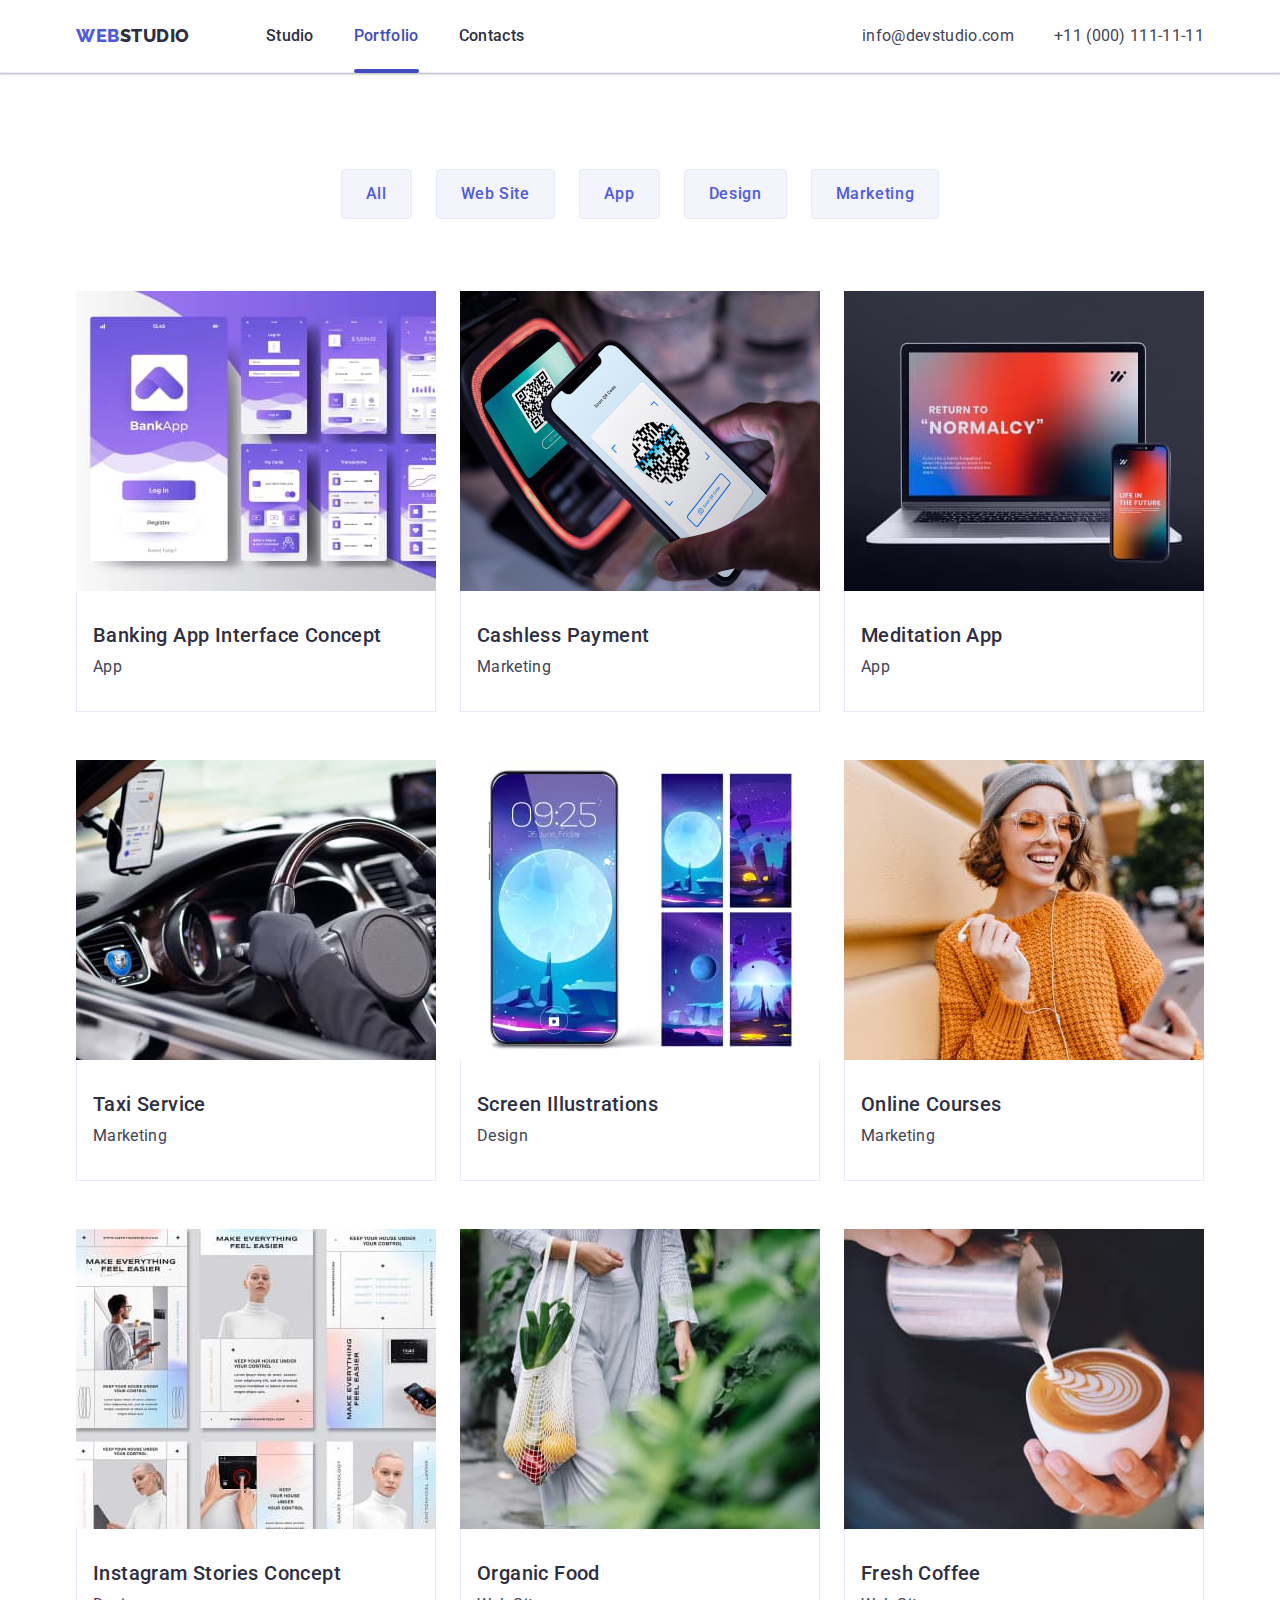
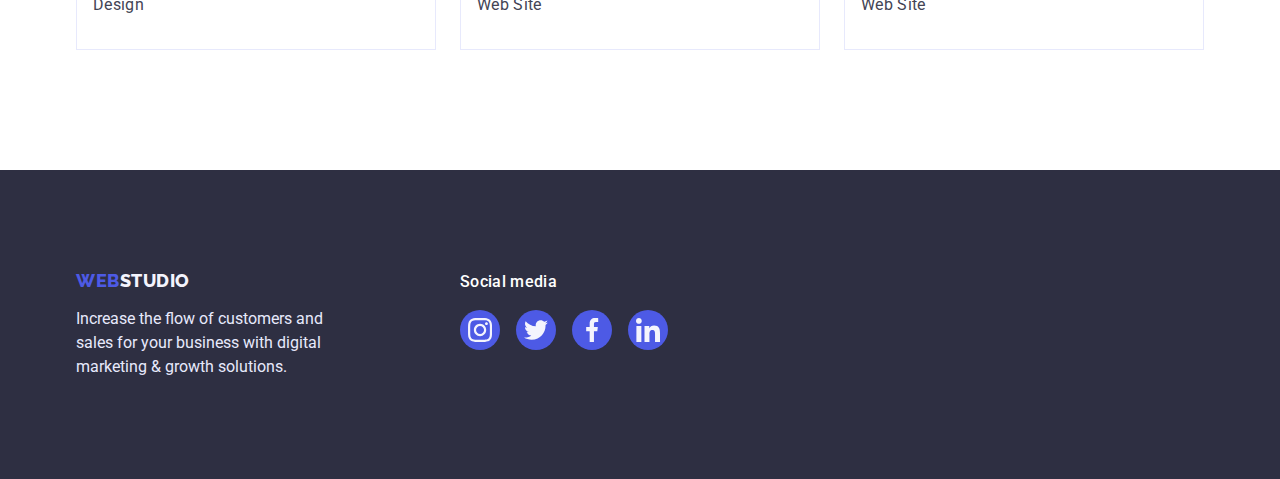
==== commit 44777220: "fix after mentor-2" ====
--- a/portfolio.html
+++ b/portfolio.html
@@ -47,8 +47,9 @@
                 <nav class="nav-section">
                     <a href="./index.html" class="logo-header link">Web<span class="accent-logo-heder">Studio</span></a>
                     <ul class="list nav-list">
-                        <li class="list-item"><a href="./index.html" class="active link-header link">Studio</a></li>
-                        <li class="list-item"><a href="./portfolio.html" class="link-header link">Portfolio</a></li>
+                        <li class="list-item"><a href="./index.html" class="link-header link">Studio</a></li>
+                        <li class="list-item"><a href="./portfolio.html" class="active link-header link">Portfolio</a>
+                        </li>
                         <li class="list-item"><a href="" class="link-header link">Contacts</a></li>
                     </ul>
                 </nav>
--- a/css/styles.css
+++ b/css/styles.css
@@ -80,7 +80,7 @@
 }
 
 .header-section {
-    padding: 25px 0;
+    padding: 24px 0;
     border-bottom: 1px solid #e7e9fc;
     box-shadow: 0px 2px 1px rgba(46, 47, 66, 0.08),
         0px 1px 1px rgba(46, 47, 66, 0.16),
@@ -114,8 +114,8 @@
     font-size: 16px;
     line-height: 1.5;
     letter-spacing: 0.02em;
-    color: #404bbf;
-    padding: 24px 0;
+    color: #2E2F42;
+    padding: 28px 0;
     transition: color 250ms cubic-bezier(0.4, 0, 0.2, 1);
 }
 
@@ -129,12 +129,12 @@
     content: '';
     position: absolute;
     left: 0;
-    bottom: -1px;
+    bottom: 0;
     display: block;
     width: 100%;
     height: 4px;
-    left: 0px;
-    top: 44px;
+    /* left: 0px; */
+    /* top: 44px; */
     border-radius: 2px;
 
 }
@@ -143,7 +143,9 @@
     position: relative;
 }
 
-
+.active {
+    color: #404BBF;
+}
 
 /* .active::after {
     background-color: #404bbf;
@@ -443,9 +445,9 @@
 }
 
 .customers-logo {
-    fill: #998e92;
-    border-radius: 50%;
     fill: currentColor;
+    /* border-radius: 50%; */
+    /* fill: currentColor; */
 }
 
 .customers-logo-link {
@@ -651,8 +653,8 @@
     border: 1px solid #E7E9FC;
     border-radius: 4px;
     padding: 12px 24px;
-    min-width: 169px;
-    height: 56px;
+    /* min-width: 169px; */
+    /* height: 56px; */
 
     transition: color 250ms cubic-bezier(0.4, 0, 0.2, 1),
         background-color 250ms cubic-bezier(0.4, 0, 0.2, 1),
